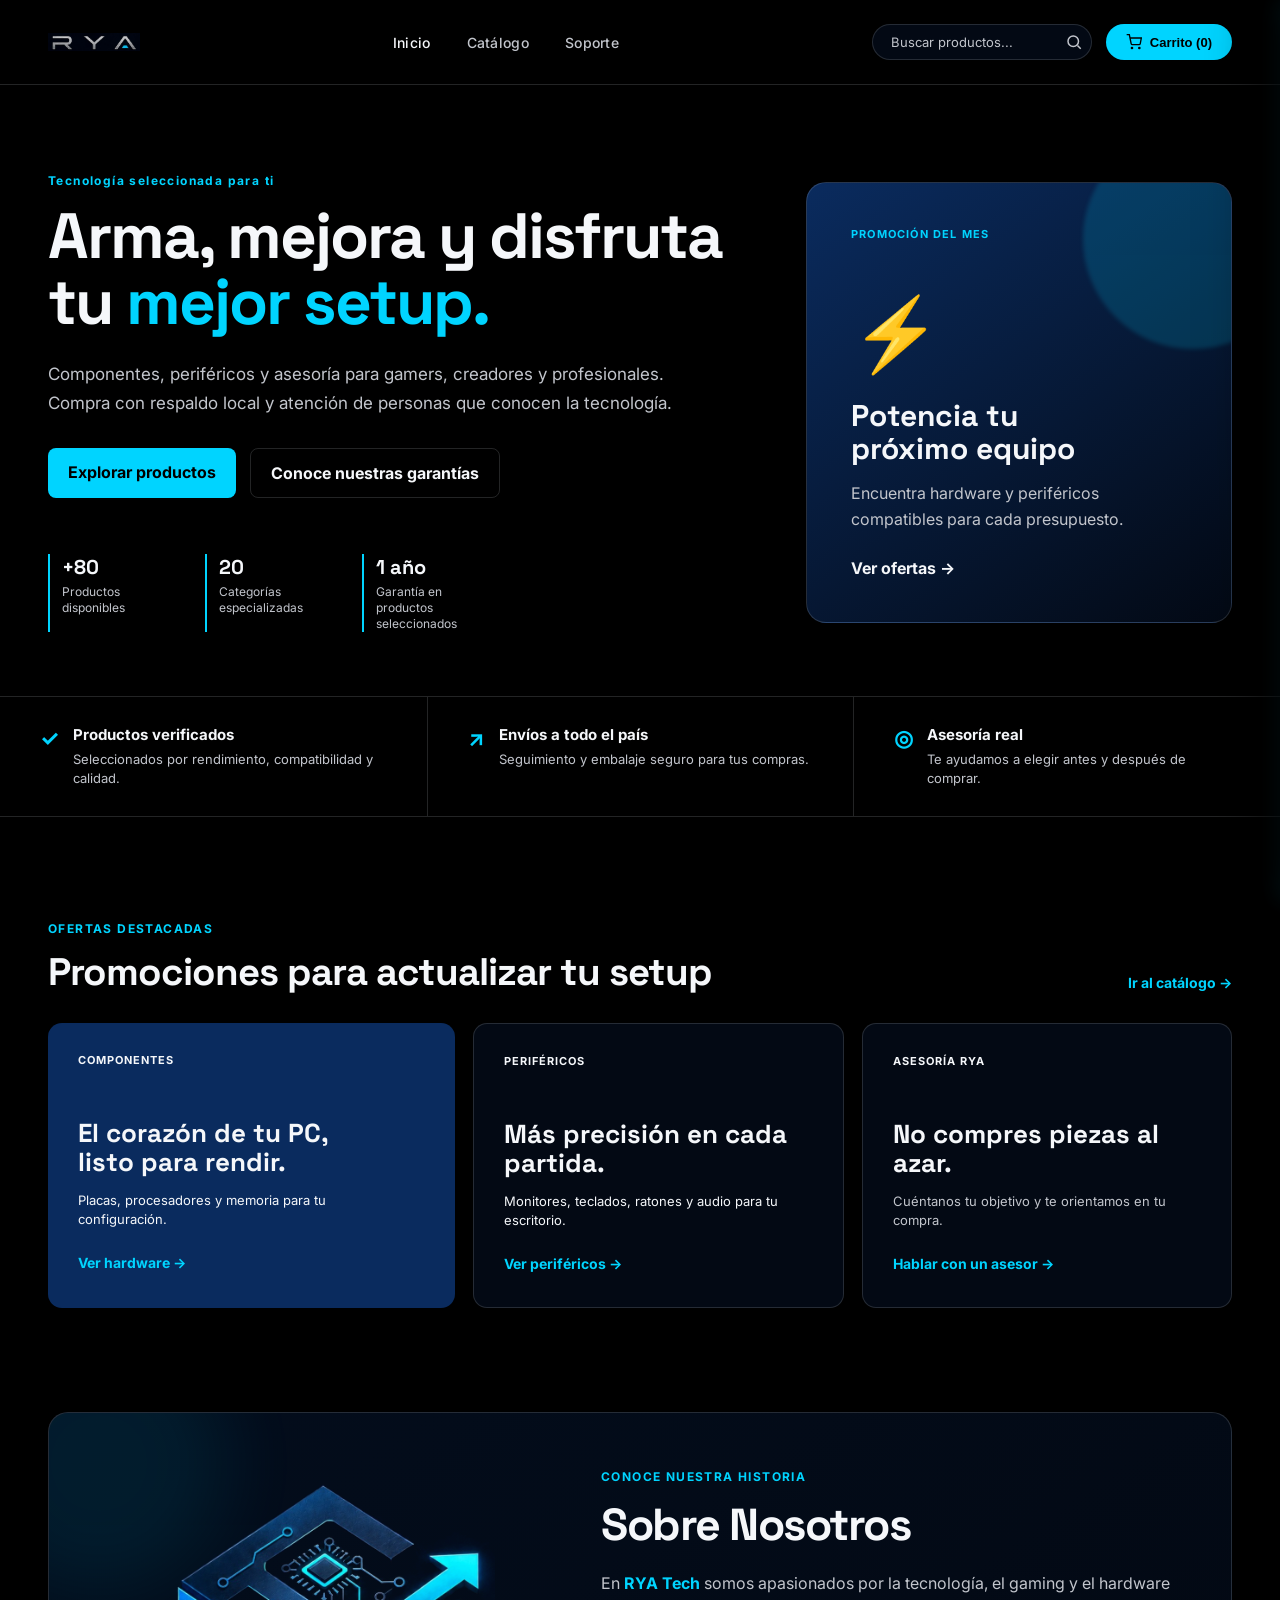
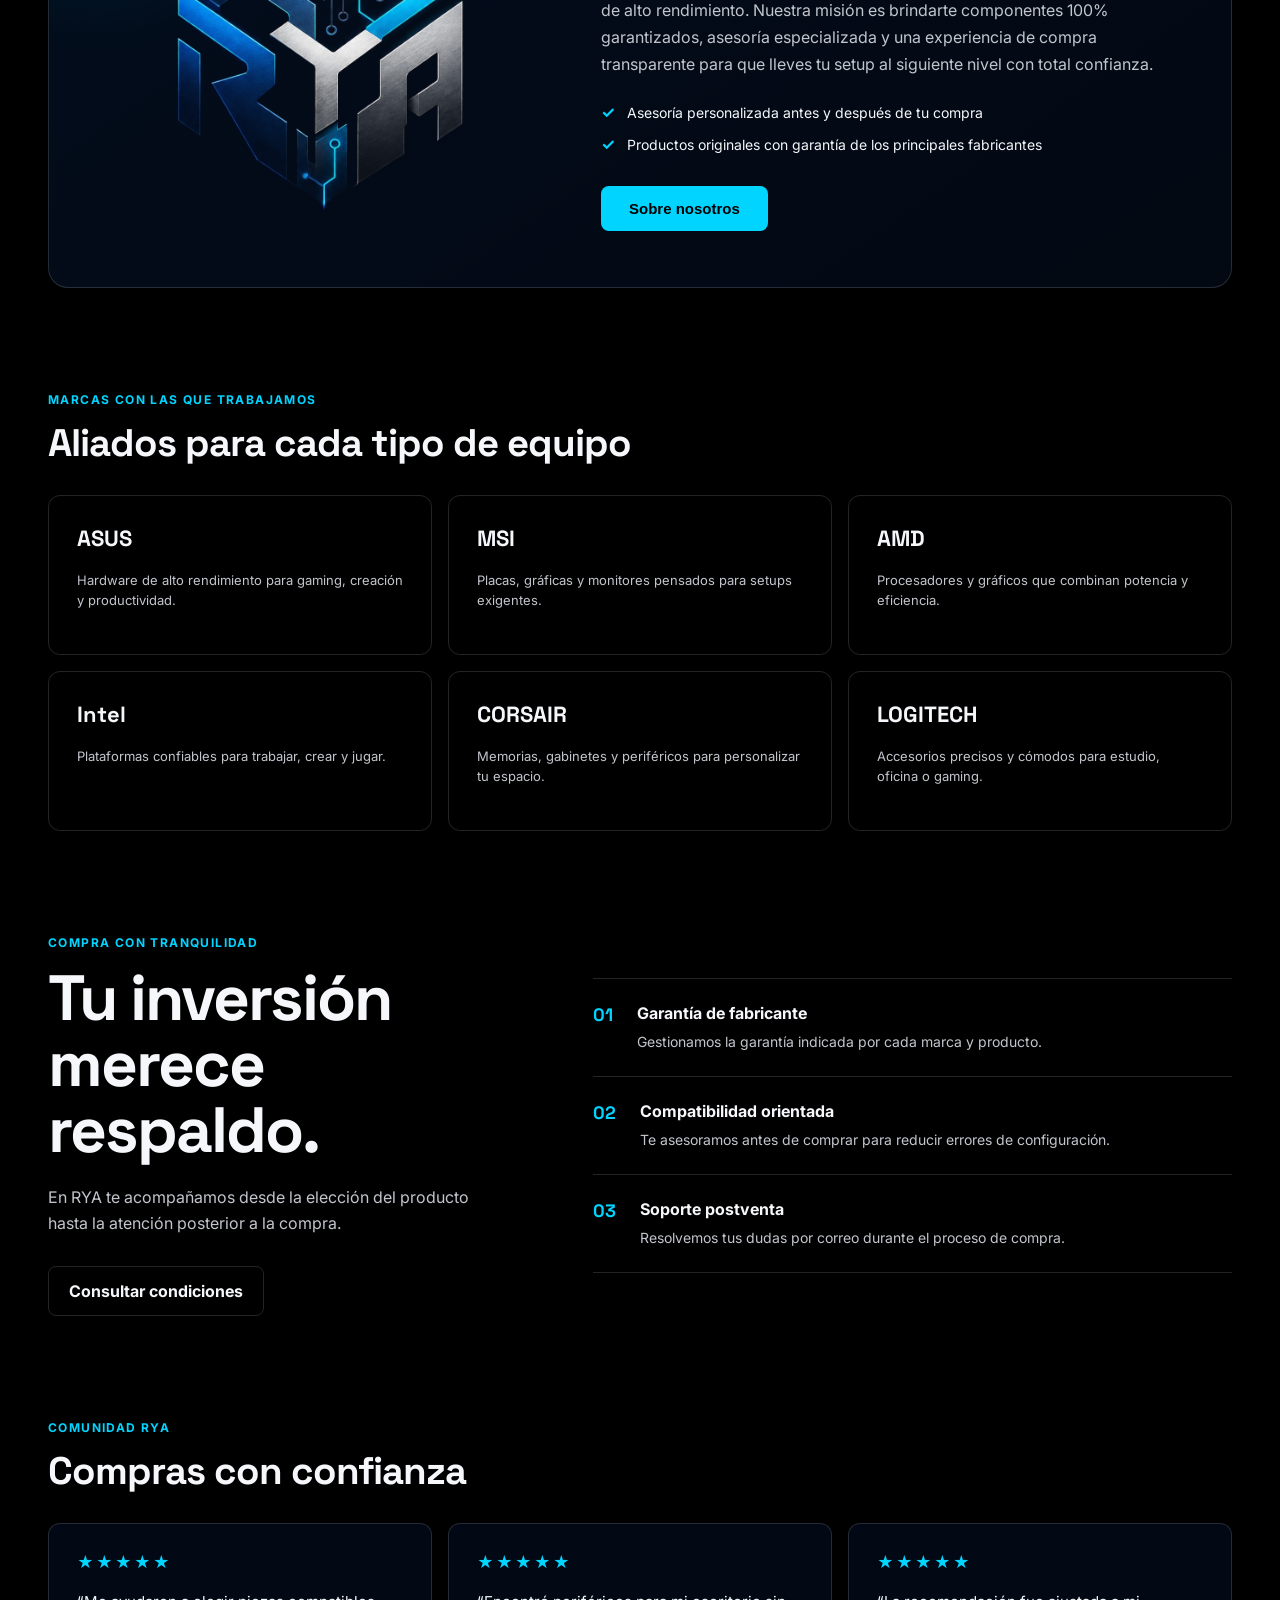
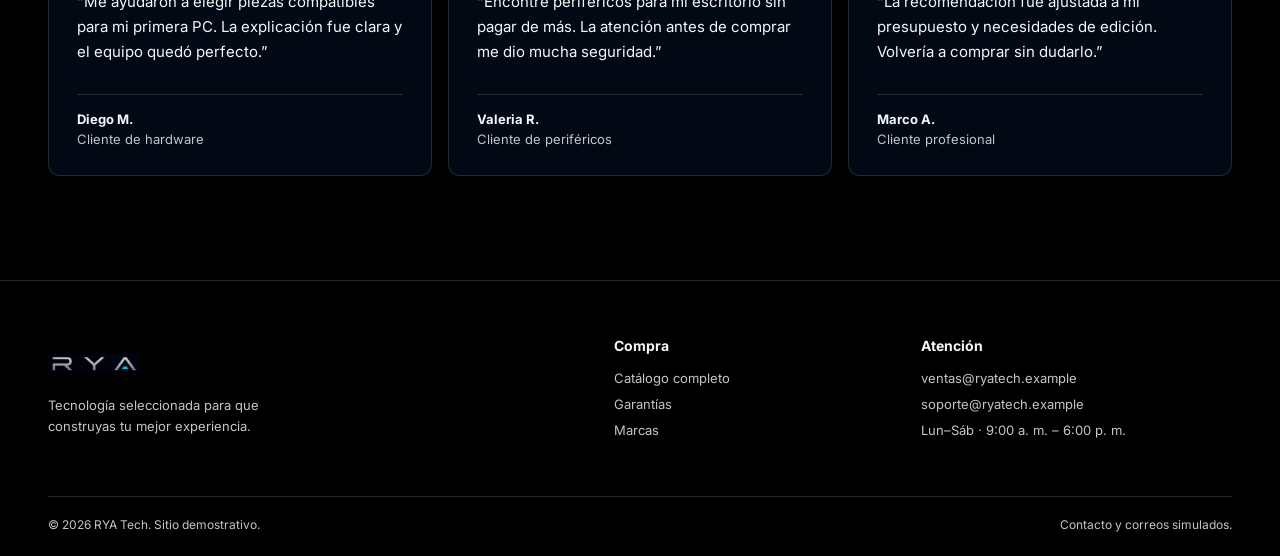
==== index.html @ 539ca8e6 "fix: compatibilidad universal del catalogo para todos los navegadores" ====
<!DOCTYPE html>
<html lang="es">
<head>
  <meta charset="UTF-8">
  <meta http-equiv="refresh" content="0; url=src/main/resources/static/html/inicio.html">
  <title>RYA Tech</title>
  <link rel="icon" type="image/jpeg" href="src/main/resources/static/images/Logo%20RYA.jpeg">
</head>
<body>
  <p>Cargando RYA Tech...</p>
  <script>
    window.location.replace('src/main/resources/static/html/inicio.html');
  </script>
</body>
</html>
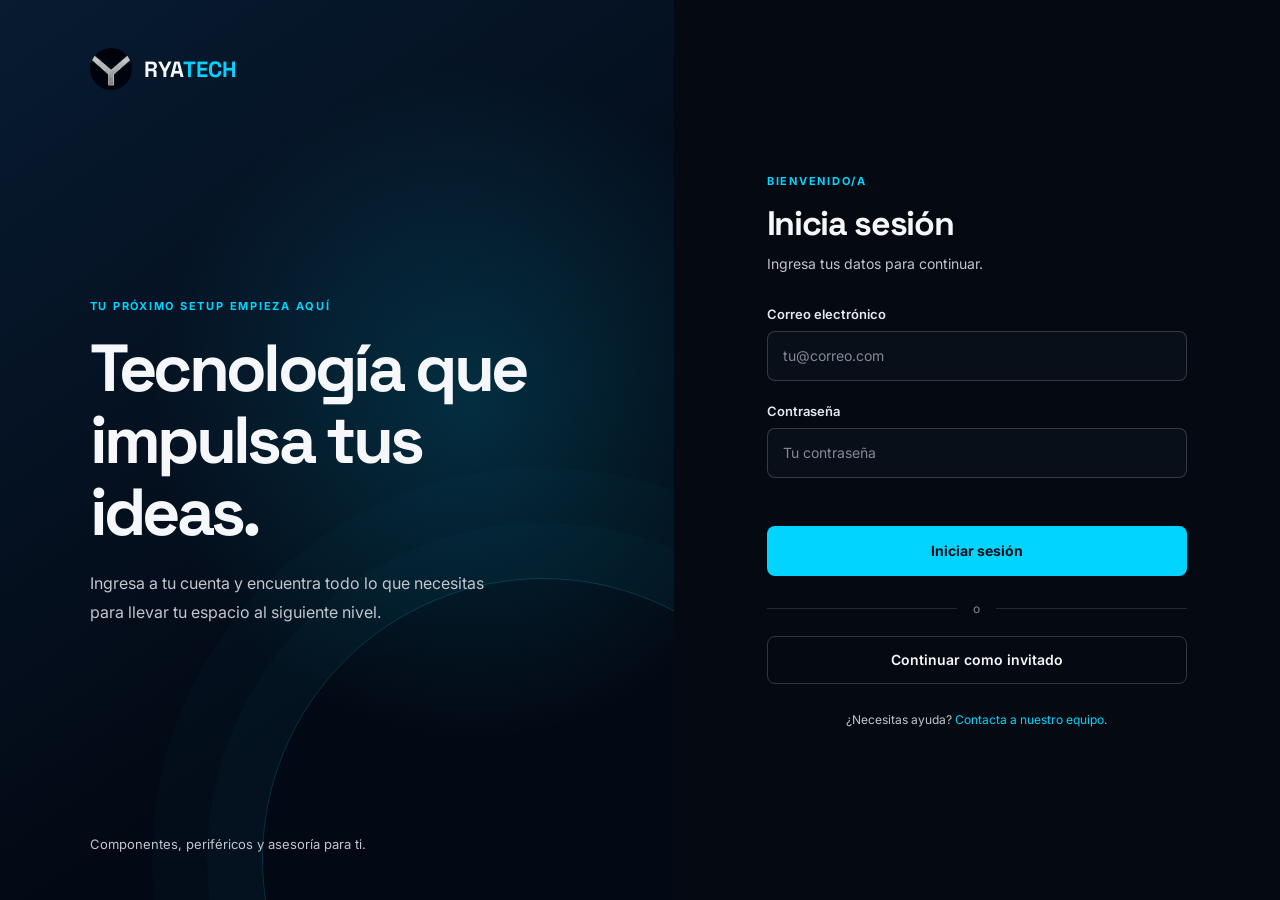
==== commit a8a017fe: "Diego" ====
--- a/index.html
+++ b/index.html
@@ -2,14 +2,14 @@
 <html lang="es">
 <head>
   <meta charset="UTF-8">
-  <meta http-equiv="refresh" content="0; url=src/main/resources/static/html/inicio.html">
+  <meta http-equiv="refresh" content="0; url=src/main/resources/static/html/login.html">
   <title>RYA Tech</title>
   <link rel="icon" type="image/jpeg" href="src/main/resources/static/images/Logo%20RYA.jpeg">
 </head>
 <body>
   <p>Cargando RYA Tech...</p>
   <script>
-    window.location.replace('src/main/resources/static/html/inicio.html');
+    window.location.replace('src/main/resources/static/html/login.html');
   </script>
 </body>
 </html>
